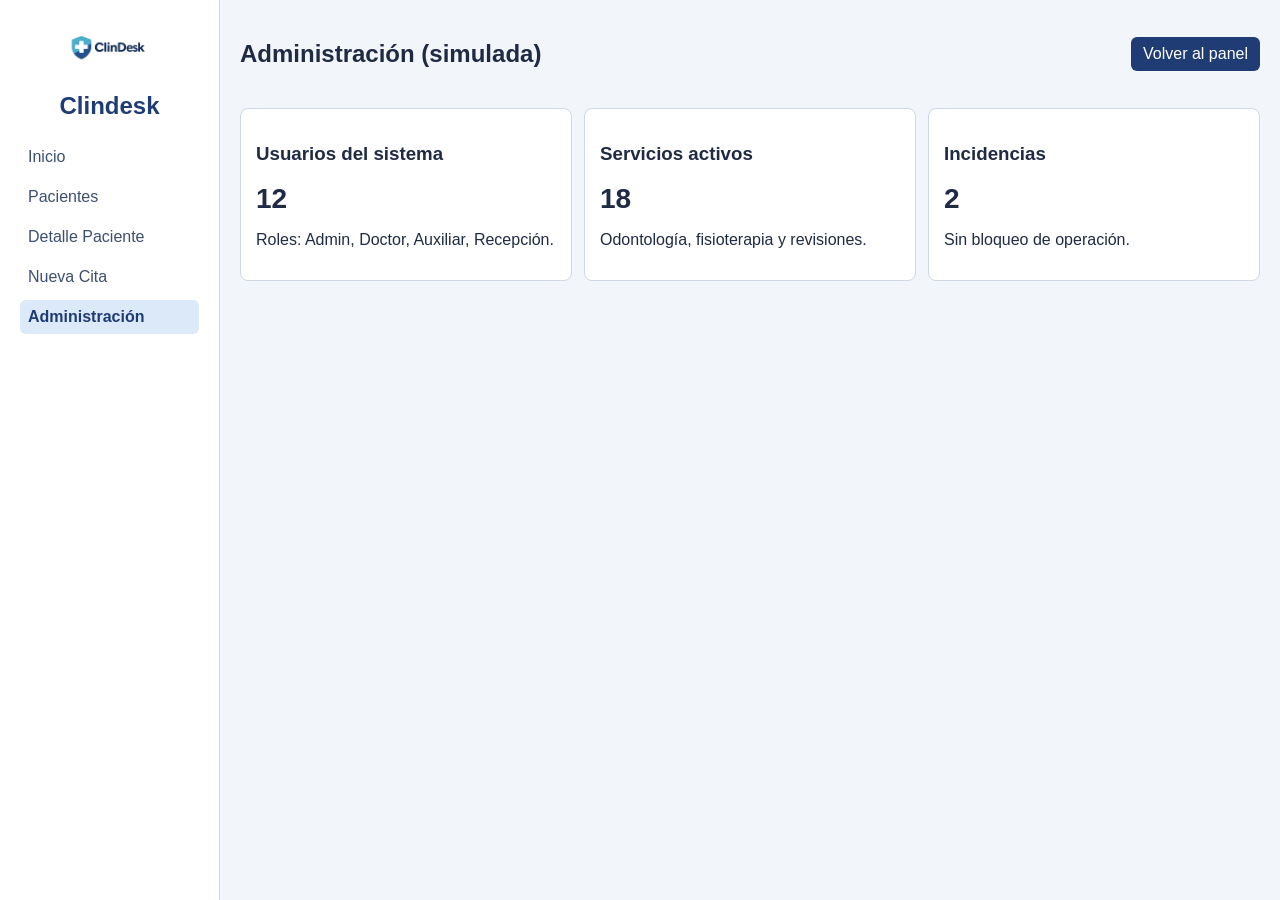
==== clindesk-prototipo/admin.html @ d1604c17 "Entrega PIM: prototipo Clindesk HTML CSS y script SQL" ====
<!DOCTYPE html>
<html lang="es">
  <head>
    <meta charset="UTF-8" />
    <meta name="viewport" content="width=device-width, initial-scale=1.0" />
    <title>Clindesk | Administración</title>
    <link rel="stylesheet" href="css/styles.css" />
  </head>
  <body>
    <div class="pagina">
      <aside class="lateral">
        <div class="zona-logo">
          <img src="img/Logo.png" alt="Logo Clindesk" class="logo-imagen" />
          <h1 class="logo-texto">Clindesk</h1>
        </div>
        <nav class="menu">
          <a href="index.html">Inicio</a>
          <a href="pacientes.html">Pacientes</a>
          <a href="detalle-paciente.html">Detalle Paciente</a>
          <a href="nueva-cita.html">Nueva Cita</a>
          <a class="activo" href="admin.html">Administración</a>
        </nav>
      </aside>

      <main class="contenido">
        <header class="header">
          <h2>Administración (simulada)</h2>
          <a class="boton" href="index.html">Volver al panel</a>
        </header>

        <section class="row columns">
          <article class="bloque">
            <h3>Usuarios del sistema</h3>
            <p class="numero">12</p>
            <p>Roles: Admin, Doctor, Auxiliar, Recepción.</p>
          </article>
          <article class="bloque">
            <h3>Servicios activos</h3>
            <p class="numero">18</p>
            <p>Odontología, fisioterapia y revisiones.</p>
          </article>
          <article class="bloque">
            <h3>Incidencias</h3>
            <p class="numero">2</p>
            <p>Sin bloqueo de operación.</p>
          </article>
        </section>
      </main>
    </div>
  </body>
</html>
---- clindesk-prototipo/css/styles.css ----
* { box-sizing: border-box; }

body {
  margin: 0;
  font-family: Arial, sans-serif;
  background: #f2f5fa;
  color: #1f2a44;
}

a { text-decoration: none; color: inherit; }

.pagina { display: flex; min-height: 100vh; }
.lateral {
  width: 220px;
  padding: 20px;
  background: #fff;
  border-right: 1px solid #cfd8e3;
}

.zona-logo { text-align: center; margin-bottom: 16px; }
.logo-imagen { width: 90px; height: auto; margin-bottom: 8px; }
.logo-texto { margin-top: 0; color: #1f3d74; }

.menu a {
  display: block;
  padding: 8px;
  margin-bottom: 6px;
  border-radius: 6px;
  color: #3d4f70;
}
.menu a:hover, .menu a.activo {
  background: #dce9f9;
  color: #1f3d74;
  font-weight: 700;
}

.contenido { flex: 1; padding: 20px; }
.header {
  display: flex;
  justify-content: space-between;
  align-items: center;
  margin-bottom: 20px;
}

.etiqueta {
  padding: 6px 10px;
  border-radius: 20px;
  font-size: 13px;
  color: #1f3d74;
  background: #dce9f9;
}

.bloque {
  margin-bottom: 15px;
  padding: 15px;
  border: 1px solid #cfd8e3;
  border-radius: 8px;
  background: #fff;
}

.principal { color: #fff; background: #2b7bb8; }
.principal p { color: #e8f4ff; }

.row, .campos-form { display: flex; flex-wrap: wrap; }
.row { gap: 12px; }
.campos-form { gap: 10px; }
.columns .bloque { flex: 1; min-width: 180px; }
.campos-form > div { flex: 1; min-width: 220px; }

.numero { margin: 8px 0; font-size: 28px; font-weight: 700; }
.tabla { overflow-x: auto; }

table { width: 100%; border-collapse: collapse; }
th, td { padding: 10px; text-align: left; border-bottom: 1px solid #e1e7ef; }
th, label { color: #4b5e80; }

.estado-ok { color: #148a56; font-weight: 700; }
.estado-pendiente { color: #b36b00; font-weight: 700; }

.boton {
  display: inline-block;
  padding: 8px 12px;
  border: 0;
  border-radius: 6px;
  cursor: pointer;
  color: #fff;
  background: #1f3d74;
}
.boton:hover { background: #18325f; }

label { display: block; margin-bottom: 5px; }
input, select, textarea {
  width: 100%;
  padding: 8px;
  font-size: 14px;
  border: 1px solid #cfd8e3;
  border-radius: 6px;
}

.acciones { margin-top: 15px; }
.acciones .boton { margin-right: 8px; }

@media (max-width: 900px) {
  .pagina { flex-direction: column; }
  .lateral {
    width: 100%;
    border-right: 0;
    border-bottom: 1px solid #cfd8e3;
  }
}
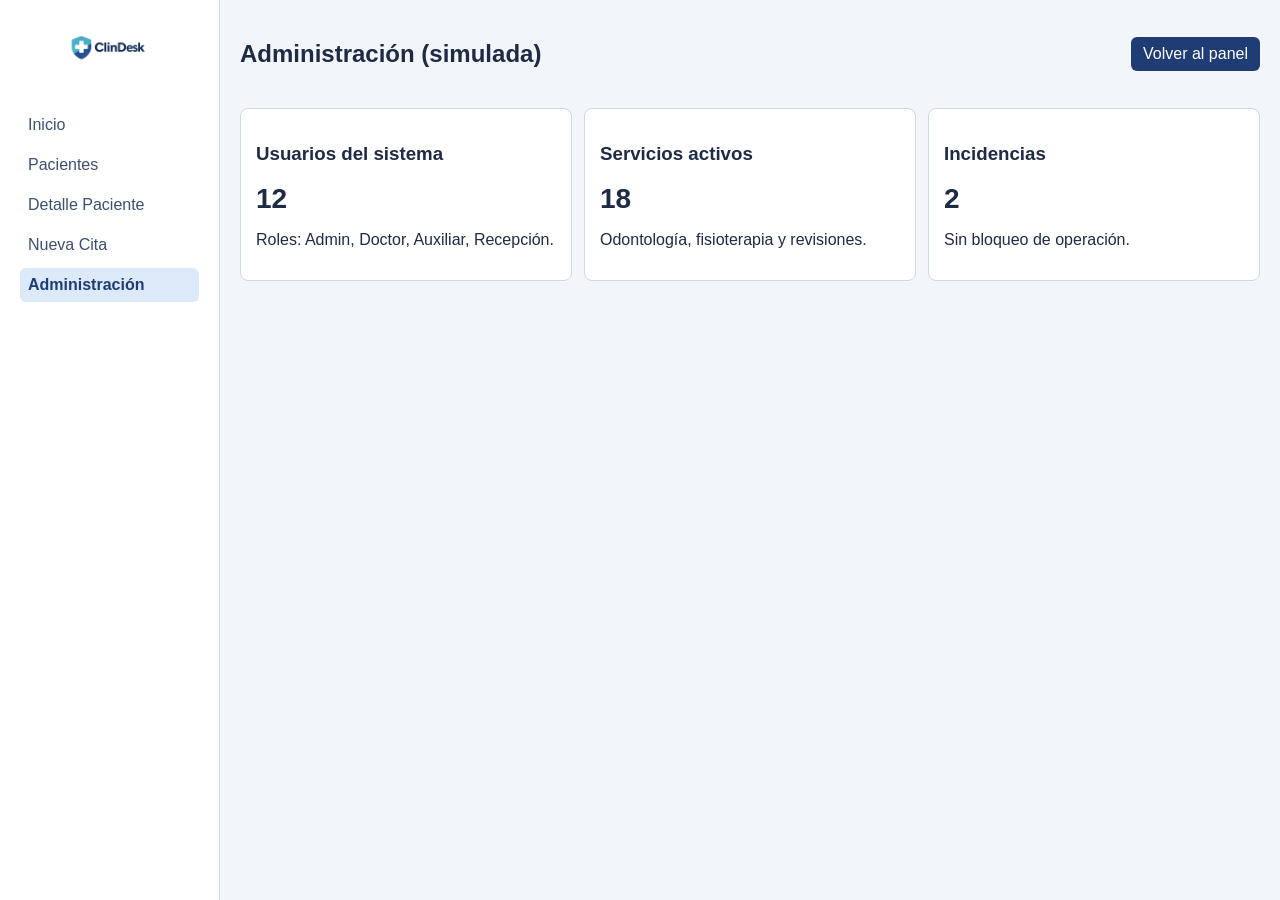
==== commit 6098b3c3: "Logo en todas las views (Barra-lateral)" ====
--- a/clindesk-prototipo/admin.html
+++ b/clindesk-prototipo/admin.html
@@ -11,7 +11,6 @@
       <aside class="lateral">
         <div class="zona-logo">
           <img src="img/Logo.png" alt="Logo Clindesk" class="logo-imagen" />
-          <h1 class="logo-texto">Clindesk</h1>
         </div>
         <nav class="menu">
           <a href="index.html">Inicio</a>
--- a/clindesk-prototipo/css/styles.css
+++ b/clindesk-prototipo/css/styles.css
@@ -19,7 +19,6 @@
 
 .zona-logo { text-align: center; margin-bottom: 16px; }
 .logo-imagen { width: 90px; height: auto; margin-bottom: 8px; }
-.logo-texto { margin-top: 0; color: #1f3d74; }
 
 .menu a {
   display: block;
